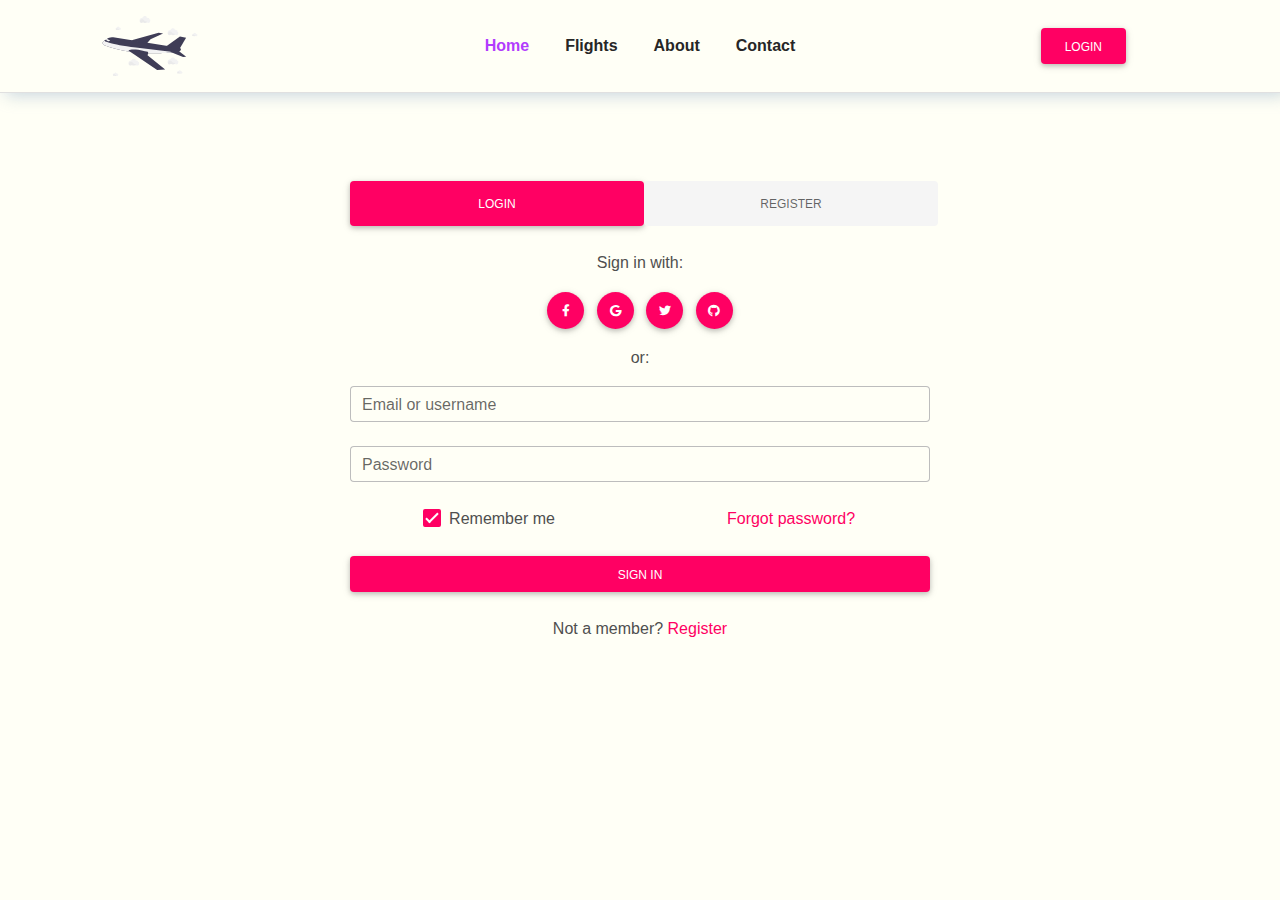
==== frontend/assets/pages/login.html @ 50a6bf4f "update frontend" ====
<!DOCTYPE html>
<html lang="en">

<head>
    <meta charset="UTF-8" />
    <meta name="viewport" content="width=device-width, initial-scale=1, shrink-to-fit=no" />
    <meta http-equiv="x-ua-compatible" content="ie=edge" />
    <title>Material Design for Bootstrap</title>
    <!-- MDB icon -->
    <link rel="icon" href="img/mdb-favicon.ico" type="image/x-icon" />
    <!-- Font Awesome -->
    <link rel="stylesheet" href="https://use.fontawesome.com/releases/v5.15.2/css/all.css" />
    <!-- Google Fonts Roboto -->
    <link rel="stylesheet" href="https://fonts.googleapis.com/css2?family=Roboto:wght@300;400;500;700&display=swap" />
    <!-- MDB -->

    <link rel="stylesheet" href="../bootstrqp/src/scss/mdb.free.css" />
    <link rel="stylesheet" href="../style.css">
</head>


<body class="loginPage">
    <header
        class="d-flex flex-wrap align-items-center justify-content-center justify-content-md-between py-3 border-bottom">
        <a href="/" class="d-flex align-items-center col-md-3 mb-2 mb-md-0 text-dark text-decoration-none">
            <svg class="bi me-2" width="100" height="60" id="b8eef085-bbb0-4c81-9a53-f8aa424b48dc" data-name="Layer 1"
                xmlns="http://www.w3.org/2000/svg" width="1063.13" height="672.74" viewBox="0 0 1063.13 672.74">
                <title>aircraft</title>
                <path
                    d="M928.08,510.29c-9.77,3.6-26.93,6.56-46.79,8.94-54,6.48-128,8.78-128,8.78S372.88,559.56,87.77,442.22c0,0-41.47-21.74-3-51a125.29,125.29,0,0,1,18.82-11.48l.47-.47a99.89,99.89,0,0,1,14.13-10.89c14.77-9.55,39.71-20.87,70.07-15.74L937.08,473.75S964.43,496.86,928.08,510.29Z"
                    transform="translate(-68.44 -113.63)" fill="#3f3d56" />
                <path d="M778.88,455.4,935.64,344.18l69.09,11.95L937.08,473.75S780.68,475,778.88,455.4Z"
                    transform="translate(-68.44 -113.63)" fill="#3f3d56" />
                <polygon points="315.78 274.2 628.03 186.63 678.36 197.15 537.31 260.6 493.23 309.92 315.78 274.2"
                    fill="#3f3d56" />
                <path
                    d="M881.29,519.23c-54,6.48-128,8.78-128,8.78S372.88,559.56,87.77,442.22c0,0-41.47-21.74-3-51l.13.54s61.52,41.58,355.46,76.29Z"
                    transform="translate(-68.44 -113.63)" fill="#f3f3f3" />
                <path d="M831.1,516.83l139.6,57,35.07-3.89-83.5-62.76S821.27,485.63,831.1,516.83Z"
                    transform="translate(-68.44 -113.63)" fill="#3f3d56" />
                <path
                    d="M135.52,397.85c-6.66.11-21.92-11.06-31.41-18.58a99.89,99.89,0,0,1,14.13-10.89c7.65,5.87,21.26,15.37,28.83,15C158,382.93,145.55,397.67,135.52,397.85Z"
                    transform="translate(-68.44 -113.63)" fill="#f3f3f3" />
                <path
                    d="M769.73,713.86l-89.63,4.69-252-169.92-46.78-31.55L358.6,501.75c42.63-36,216.56,13.65,216.56,13.65,3.33,2.81,4.39,7.48,4.24,12.64-.29,9.66-4.83,21-6.58,25.08-.42,1-.68,1.53-.68,1.53Z"
                    transform="translate(-68.44 -113.63)" fill="#3f3d56" />
                <path
                    d="M474.55,625.76,459,635.6l9.42-17.13a15.35,15.35,0,0,0-9.38-3.35h-.25a17.21,17.21,0,0,1-3.22-.24l-5.26,3.34,2.25-4.1a18.78,18.78,0,0,1-9.2-7l-9.41,6,5.94-10.82c-5.5-6.61-12.92-10.66-21.09-10.66-9.79,0-18.51,5.82-24.14,14.9a18.06,18.06,0,0,1-16,8.6h-.52c-10.81,0-19.57,12.25-19.57,27.37s8.76,27.37,19.57,27.37a14.6,14.6,0,0,0,6.81-1.71,28.28,28.28,0,0,1,23.69-.46,24.71,24.71,0,0,0,20.14,0,28.27,28.27,0,0,1,23.47.45,14.72,14.72,0,0,0,6.75,1.67c10.81,0,19.57-12.25,19.57-27.37A34.77,34.77,0,0,0,474.55,625.76Z"
                    transform="translate(-68.44 -113.63)" fill="#f2f2f2" />
                <path
                    d="M445.3,665.81a29,29,0,0,0-16.77,1.82,24.63,24.63,0,0,1-20.13,0,28.21,28.21,0,0,0-23.69.46,14.73,14.73,0,0,1-6.82,1.71c-9.6,0-17.59-9.68-19.25-22.44a18.26,18.26,0,0,0,4.8-5.17c5.63-9.07,14.35-14.89,24.14-14.89S406,633,411.62,642a18.5,18.5,0,0,0,15.95,8.77h.25C435.46,650.75,442.08,656.87,445.3,665.81Z"
                    transform="translate(-68.44 -113.63)" opacity="0.03" />
                <path
                    d="M913.55,612.76,898,622.6l9.42-17.13a15.35,15.35,0,0,0-9.38-3.35h-.25a17.21,17.21,0,0,1-3.22-.24l-5.26,3.34,2.25-4.1a18.78,18.78,0,0,1-9.2-7l-9.41,6,5.94-10.82c-5.5-6.61-12.92-10.66-21.09-10.66-9.79,0-18.51,5.82-24.14,14.9a18.06,18.06,0,0,1-16,8.6h-.52c-10.81,0-19.57,12.25-19.57,27.37s8.76,27.37,19.57,27.37a14.6,14.6,0,0,0,6.81-1.71,28.28,28.28,0,0,1,23.69-.46,24.71,24.71,0,0,0,20.14,0,28.27,28.27,0,0,1,23.47.45,14.72,14.72,0,0,0,6.75,1.67c10.81,0,19.57-12.25,19.57-27.37A34.77,34.77,0,0,0,913.55,612.76Z"
                    transform="translate(-68.44 -113.63)" fill="#f2f2f2" />
                <path
                    d="M884.3,652.81a29,29,0,0,0-16.77,1.82,24.63,24.63,0,0,1-20.13,0,28.21,28.21,0,0,0-23.69.46,14.73,14.73,0,0,1-6.82,1.71c-9.6,0-17.59-9.68-19.25-22.44a18.26,18.26,0,0,0,4.8-5.17c5.63-9.07,14.35-14.89,24.14-14.89S845,620,850.62,629a18.5,18.5,0,0,0,16,8.77h.25C874.46,637.75,881.08,643.87,884.3,652.81Z"
                    transform="translate(-68.44 -113.63)" opacity="0.03" />
                <path
                    d="M913.55,284.76,898,294.6l9.42-17.13a15.35,15.35,0,0,0-9.38-3.35h-.25a17.21,17.21,0,0,1-3.22-.24l-5.26,3.34,2.25-4.1a18.78,18.78,0,0,1-9.2-7l-9.41,6,5.94-10.82c-5.5-6.61-12.92-10.66-21.09-10.66-9.79,0-18.51,5.82-24.14,14.9a18.06,18.06,0,0,1-16,8.6h-.52c-10.81,0-19.57,12.25-19.57,27.37s8.76,27.37,19.57,27.37a14.6,14.6,0,0,0,6.81-1.71,28.28,28.28,0,0,1,23.69-.46,24.71,24.71,0,0,0,20.14.05,28.27,28.27,0,0,1,23.47.45,14.72,14.72,0,0,0,6.75,1.67c10.81,0,19.57-12.25,19.57-27.37A34.77,34.77,0,0,0,913.55,284.76Z"
                    transform="translate(-68.44 -113.63)" fill="#f2f2f2" />
                <path
                    d="M884.3,324.81a29,29,0,0,0-16.77,1.82,24.63,24.63,0,0,1-20.13,0,28.21,28.21,0,0,0-23.69.46,14.73,14.73,0,0,1-6.82,1.71c-9.6,0-17.59-9.68-19.25-22.44a18.26,18.26,0,0,0,4.8-5.17c5.63-9.07,14.35-14.89,24.14-14.89S845,292,850.62,301a18.5,18.5,0,0,0,16,8.77h.25C874.46,309.75,881.08,315.87,884.3,324.81Z"
                    transform="translate(-68.44 -113.63)" opacity="0.03" />
                <path
                    d="M271.53,249.37l-7.75,4.91,4.7-8.54a7.62,7.62,0,0,0-4.68-1.68h-.12a9.54,9.54,0,0,1-1.61-.12l-2.62,1.66,1.12-2a9.36,9.36,0,0,1-4.59-3.49l-4.69,3,3-5.39a13.71,13.71,0,0,0-10.52-5.32c-4.88,0-9.23,2.9-12,7.43a9,9,0,0,1-8,4.29h-.26c-5.39,0-9.76,6.12-9.76,13.66s4.37,13.65,9.76,13.65a7.32,7.32,0,0,0,3.4-.85,14.07,14.07,0,0,1,11.82-.23,12.31,12.31,0,0,0,10,0,14.08,14.08,0,0,1,11.71.23,7.42,7.42,0,0,0,3.36.83c5.39,0,9.76-6.11,9.76-13.65A17.42,17.42,0,0,0,271.53,249.37Z"
                    transform="translate(-68.44 -113.63)" fill="#f2f2f2" />
                <path
                    d="M256.94,269.35a14.36,14.36,0,0,0-8.37.91,12.44,12.44,0,0,1-5,1.06,12.26,12.26,0,0,1-5.05-1.09,14.1,14.1,0,0,0-11.82.24,7.28,7.28,0,0,1-3.39.85c-4.79,0-8.78-4.83-9.61-11.19a9.4,9.4,0,0,0,2.4-2.58c2.8-4.53,7.15-7.43,12-7.43s9.18,2.87,12,7.34a9.22,9.22,0,0,0,8,4.37h.13C252,261.83,255.33,264.89,256.94,269.35Z"
                    transform="translate(-68.44 -113.63)" opacity="0.03" />
                <path
                    d="M961.53,738.37l-7.75,4.91,4.7-8.54a7.62,7.62,0,0,0-4.68-1.68h-.12a9.54,9.54,0,0,1-1.61-.12l-2.62,1.66,1.12-2a9.36,9.36,0,0,1-4.59-3.49l-4.69,3,3-5.39a13.71,13.71,0,0,0-10.52-5.32c-4.88,0-9.23,2.9-12,7.43a9,9,0,0,1-8,4.29h-.26c-5.39,0-9.76,6.12-9.76,13.66s4.37,13.65,9.76,13.65a7.32,7.32,0,0,0,3.4-.85,14.07,14.07,0,0,1,11.82-.23,12.31,12.31,0,0,0,10,0,14.08,14.08,0,0,1,11.71.23,7.42,7.42,0,0,0,3.36.83c5.39,0,9.76-6.11,9.76-13.65A17.42,17.42,0,0,0,961.53,738.37Z"
                    transform="translate(-68.44 -113.63)" fill="#f2f2f2" />
                <path
                    d="M946.94,758.35a14.36,14.36,0,0,0-8.37.91,12.44,12.44,0,0,1-5,1.06,12.26,12.26,0,0,1-5.05-1.09,14.1,14.1,0,0,0-11.82.24,7.28,7.28,0,0,1-3.39.85c-4.79,0-8.78-4.83-9.61-11.19a9.4,9.4,0,0,0,2.4-2.58c2.8-4.53,7.15-7.43,12-7.43s9.18,2.87,12,7.34a9.22,9.22,0,0,0,8,4.37h.13C942,750.83,945.33,753.89,946.94,758.35Z"
                    transform="translate(-68.44 -113.63)" opacity="0.03" />
                <path
                    d="M241.53,764.37l-7.75,4.91,4.7-8.54a7.62,7.62,0,0,0-4.68-1.68h-.12a9.54,9.54,0,0,1-1.61-.12l-2.62,1.66,1.12-2a9.36,9.36,0,0,1-4.59-3.49l-4.69,3,3-5.39a13.71,13.71,0,0,0-10.52-5.32c-4.88,0-9.23,2.9-12,7.43a9,9,0,0,1-8,4.29h-.26c-5.39,0-9.76,6.12-9.76,13.66s4.37,13.65,9.76,13.65a7.32,7.32,0,0,0,3.4-.85,14.07,14.07,0,0,1,11.82-.23,12.31,12.31,0,0,0,10,0,14.08,14.08,0,0,1,11.71.23,7.42,7.42,0,0,0,3.36.83c5.39,0,9.76-6.11,9.76-13.65A17.42,17.42,0,0,0,241.53,764.37Z"
                    transform="translate(-68.44 -113.63)" fill="#f2f2f2" />
                <path
                    d="M226.94,784.35a14.36,14.36,0,0,0-8.37.91,12.44,12.44,0,0,1-5,1.06,12.26,12.26,0,0,1-5.05-1.09,14.1,14.1,0,0,0-11.82.24,7.28,7.28,0,0,1-3.39.85c-4.79,0-8.78-4.83-9.61-11.19a9.4,9.4,0,0,0,2.4-2.58c2.8-4.53,7.15-7.43,12-7.43s9.18,2.87,12,7.34a9.22,9.22,0,0,0,8,4.37h.13C222,776.83,225.33,779.89,226.94,784.35Z"
                    transform="translate(-68.44 -113.63)" opacity="0.03" />
                <path
                    d="M599.55,147.76,584,157.6l9.42-17.13a15.35,15.35,0,0,0-9.38-3.35h-.25a17.21,17.21,0,0,1-3.22-.24l-5.26,3.34,2.25-4.1a18.78,18.78,0,0,1-9.2-7l-9.41,6,5.94-10.82c-5.5-6.61-12.92-10.66-21.09-10.66-9.79,0-18.51,5.82-24.14,14.9a18.06,18.06,0,0,1-16,8.6h-.52c-10.81,0-19.57,12.25-19.57,27.37s8.76,27.37,19.57,27.37a14.6,14.6,0,0,0,6.81-1.71,28.28,28.28,0,0,1,23.69-.46,24.71,24.71,0,0,0,20.14.05,28.27,28.27,0,0,1,23.47.45,14.72,14.72,0,0,0,6.75,1.67c10.81,0,19.57-12.25,19.57-27.37A34.77,34.77,0,0,0,599.55,147.76Z"
                    transform="translate(-68.44 -113.63)" fill="#f2f2f2" />
                <path
                    d="M570.3,187.81a29,29,0,0,0-16.77,1.82,24.63,24.63,0,0,1-20.13,0,28.21,28.21,0,0,0-23.69.46,14.73,14.73,0,0,1-6.82,1.71c-9.6,0-17.59-9.68-19.25-22.44a18.26,18.26,0,0,0,4.8-5.17c5.63-9.07,14.35-14.89,24.14-14.89S531,155,536.62,164a18.5,18.5,0,0,0,16,8.77h.25C560.46,172.75,567.08,178.87,570.3,187.81Z"
                    transform="translate(-68.44 -113.63)" opacity="0.03" />
                <path
                    d="M1129.53,319.37l-7.75,4.91,4.7-8.54a7.62,7.62,0,0,0-4.68-1.68h-.12a9.54,9.54,0,0,1-1.61-.12l-2.62,1.66,1.12-2a9.36,9.36,0,0,1-4.59-3.49l-4.69,3,3-5.39a13.71,13.71,0,0,0-10.52-5.32c-4.88,0-9.23,2.9-12,7.43a9,9,0,0,1-8,4.29h-.26c-5.39,0-9.76,6.12-9.76,13.66s4.37,13.65,9.76,13.65a7.32,7.32,0,0,0,3.4-.85,14.07,14.07,0,0,1,11.82-.23,12.31,12.31,0,0,0,10,0,14.08,14.08,0,0,1,11.71.23,7.42,7.42,0,0,0,3.36.83c5.39,0,9.76-6.11,9.76-13.65A17.42,17.42,0,0,0,1129.53,319.37Z"
                    transform="translate(-68.44 -113.63)" fill="#f2f2f2" />
                <path
                    d="M1114.94,339.35a14.36,14.36,0,0,0-8.37.91,12.44,12.44,0,0,1-5,1.06,12.26,12.26,0,0,1-5-1.09,14.1,14.1,0,0,0-11.82.24,7.28,7.28,0,0,1-3.39.85c-4.79,0-8.78-4.83-9.61-11.19a9.4,9.4,0,0,0,2.4-2.58c2.8-4.53,7.15-7.43,12-7.43s9.18,2.87,12,7.34a9.22,9.22,0,0,0,7.95,4.37h.13C1110,331.83,1113.33,334.89,1114.94,339.35Z"
                    transform="translate(-68.44 -113.63)" opacity="0.03" />
            </svg>
        </a>

        <ul class="nav col-12 col-md-auto mb-2 justify-content-center mb-md-0 navlinks">
            <li><a href="/" class="nav-link px-2 link-secondary">Home</a></li>
            <li><a href="#" class="nav-link px-2 link-dark">Flights</a></li>
            <li><a href="#" class="nav-link px-2 link-dark">About</a></li>
            <li><a href="#" class="nav-link px-2 link-dark">Contact</a></li>

        </ul>

        <div class="col-md-3 text-end navLogin">
            <a href=""><button type="button" class="btn btn-primary">Login</button></a>
        </div>
    </header>
    <!-- Start your project here-->
    <!-- Pills navs -->
    <div class="container auth">

        <ul class="nav nav-pills nav-justified mb-3" id="ex1" role="tablist">
            <li class="nav-item" role="presentation">
                <a class="nav-link active" id="tab-login" data-mdb-toggle="pill" href="#pills-login" role="tab"
                    aria-controls="pills-login" aria-selected="true">Login</a>
            </li>
            <li class="nav-item" role="presentation">
                <a class="nav-link" id="tab-register" data-mdb-toggle="pill" href="#pills-register" role="tab"
                    aria-controls="pills-register" aria-selected="false">Register</a>
            </li>
        </ul>
        <!-- Pills navs -->

        <!-- Pills content -->
        <div class="tab-content">
            <div class="tab-pane fade show active" id="pills-login" role="tabpanel" aria-labelledby="tab-login">
                <form id="auth-login">
                    <div class="text-center mb-3">
                        <p>Sign in with:</p>
                        <button type="button" class="btn btn-primary btn-floating mx-1">
                            <i class="fab fa-facebook-f"></i>
                        </button>

                        <button type="button" class="btn btn-primary btn-floating mx-1">
                            <i class="fab fa-google"></i>
                        </button>

                        <button type="button" class="btn btn-primary btn-floating mx-1">
                            <i class="fab fa-twitter"></i>
                        </button>

                        <button type="button" class="btn btn-primary btn-floating mx-1">
                            <i class="fab fa-github"></i>
                        </button>
                    </div>

                    <p class="text-center">or:</p>

                    <!-- Email input -->
                    <div class="form-outline mb-4">
                        <input type="email" id="loginEmail" class="form-control" />
                        <label class="form-label" for="loginEmail">Email or username</label>
                    </div>

                    <!-- Password input -->
                    <div class="form-outline mb-4">
                        <input type="password" id="loginPassword" class="form-control" />
                        <label class="form-label" for="loginPassword">Password</label>
                    </div>

                    <!-- 2 column grid layout -->
                    <div class="row mb-4">
                        <div class="col-md-6 d-flex justify-content-center">
                            <!-- Checkbox -->
                            <div class="form-check mb-3 mb-md-0">
                                <input class="form-check-input" type="checkbox" value="" id="loginCheck" checked />
                                <label class="form-check-label" for="loginCheck"> Remember me </label>
                            </div>
                        </div>

                        <div class="col-md-6 d-flex justify-content-center">
                            <!-- Simple link -->
                            <a href="#!">Forgot password?</a>
                        </div>
                    </div>

                    <!-- Submit button -->
                    <button type="submit" class="btn btn-primary btn-block mb-4">Sign in</button>

                    <!-- Register buttons -->
                    <div class="text-center">
                        <p>Not a member? <a href="#!">Register</a></p>
                    </div>
                </form>
            </div>
            <div class="tab-pane fade" id="pills-register" role="tabpanel" aria-labelledby="tab-register">
                <form id="auth-register">
                    <div class="text-center mb-3">
                        <p>Sign up with:</p>
                        <button type="button" class="btn btn-primary btn-floating mx-1">
                            <i class="fab fa-facebook-f"></i>
                        </button>

                        <button type="button" class="btn btn-primary btn-floating mx-1">
                            <i class="fab fa-google"></i>
                        </button>

                        <button type="button" class="btn btn-primary btn-floating mx-1">
                            <i class="fab fa-twitter"></i>
                        </button>

                        <button type="button" class="btn btn-primary btn-floating mx-1">
                            <i class="fab fa-github"></i>
                        </button>
                    </div>

                    <p class="text-center">or:</p>

                    <!-- Name input -->
                    <div class="form-outline mb-4">
                        <input type="text" id="registerfirst_name" class="form-control" />
                        <label class="form-label" for="registerfirst_name">First Name</label>
                    </div>
                    <div class="form-outline mb-4">
                        <input type="text" id="registerlast_name" class="form-control" />
                        <label class="form-label" for="registerlast_name">Last Name</label>
                    </div>

                    <!-- Username input -->
                    <div class="form-outline mb-4">
                        <input type="text" id="registerCin" class="form-control" />
                        <label class="form-label" for="registerCin">CIN</label>
                    </div>

                    <!-- Email input -->
                    <div class="form-outline mb-4">
                        <input type="text" id="registerEmail" class="form-control" />
                        <label class="form-label" for="registerEmail">Email</label>
                    </div>
                    <div class="form-outline mb-4">
                        <input type="text" id="registerAddress" class="form-control" />
                        <label class="form-label" for="registerAddress">address</label>
                    </div>
                    <div class="form-outline mb-4">
                        <input type="text" id="registerPassport" class="form-control" />
                        <label class="form-label" for="registerPassport">Passport</label>
                    </div>
                    <div class="form-outline mb-4">
                        <input type="date" id="registerBirthday" class="form-control" />
                        <label class="form-label" for="registerBirthday">Birthday</label>
                    </div>
                    <div class="form-outline mb-4">
                        <input type="text" id="registerPhone" class="form-control" />
                        <label class="form-label" for="registerPhone">Phone</label>
                    </div>

                    <!-- Password input -->
                    <div class="form-outline mb-4">
                        <input type="password" id="registerPassword" class="form-control" />
                        <label class="form-label" for="registerPassword">Password</label>
                    </div>

                    <!-- Repeat Password input -->
                    <div class="form-outline mb-4">
                        <input type="password" id="registerRepeatPassword" class="form-control" />
                        <label class="form-label" for="registerRepeatPassword">Repeat password</label>
                    </div>

                    <!-- Checkbox -->
                    <div class="form-check d-flex justify-content-center mb-4">
                        <input class="form-check-input me-2" type="checkbox" value="" id="registerCheck" checked
                            aria-describedby="registerCheckHelpText" />
                        <label class="form-check-label" for="registerCheck">
                            I have read and agree to the terms
                        </label>
                    </div>

                    <!-- Submit button -->
                    <button type="submit" class="btn btn-primary btn-block mb-3">Sign in</button>
                </form>
            </div>
        </div>
    </div>
    <!-- Pills content -->
    <!-- End your project here-->

    <!-- MDB -->
    <script type="text/javascript" src="../bootstrqp/js/mdb.min.js"></script>
    <!-- Custom scripts -->
    <script type="text/javascript"></script>
    <script src="../../js/classes/User.js"></script>
    <script src="../../js/index.js"></script>
</body>

</html>
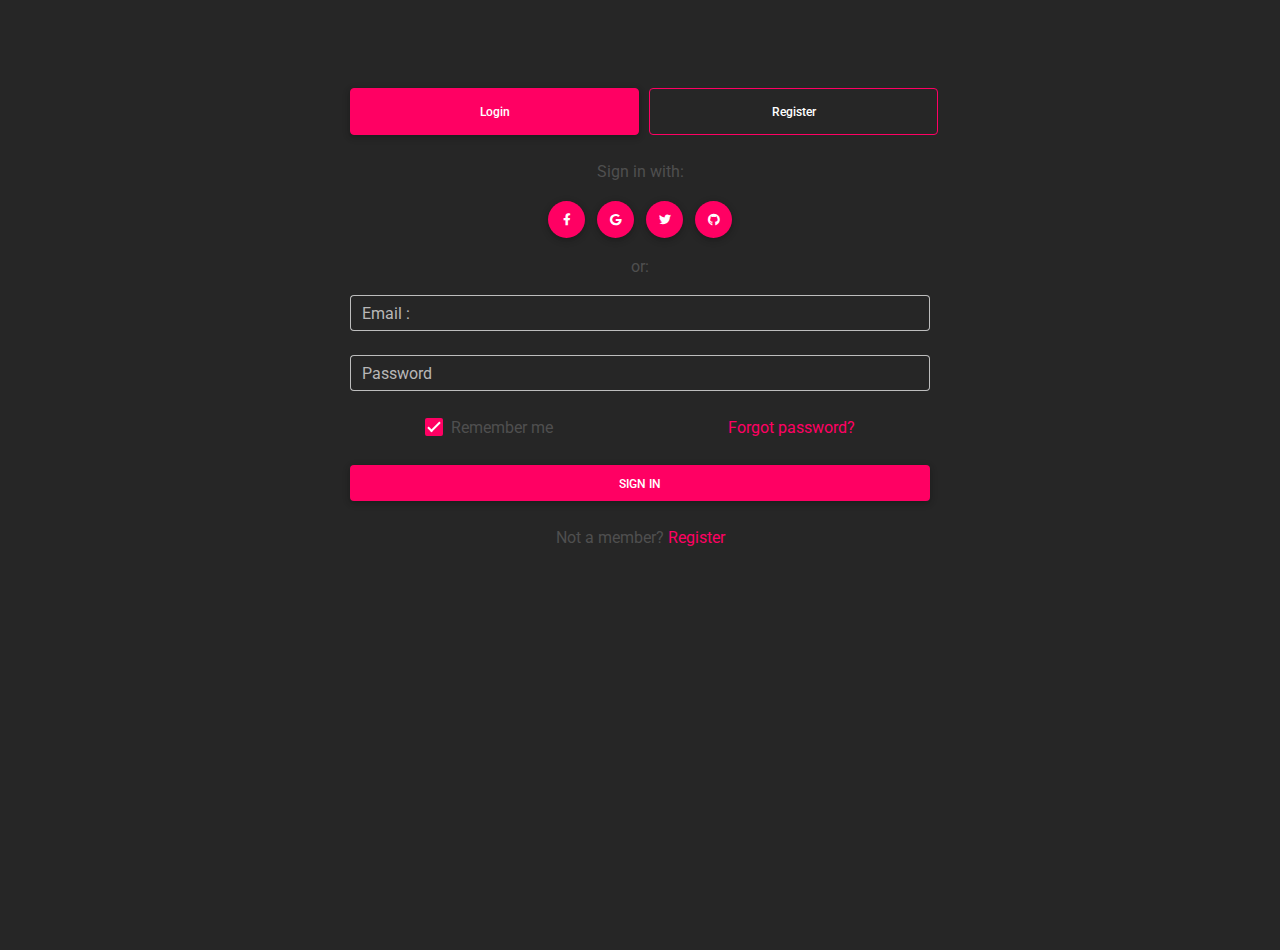
==== commit a68ea2d0: "adding ticket printing" ====
--- a/frontend/assets/pages/login.html
+++ b/frontend/assets/pages/login.html
@@ -5,7 +5,7 @@
     <meta charset="UTF-8" />
     <meta name="viewport" content="width=device-width, initial-scale=1, shrink-to-fit=no" />
     <meta http-equiv="x-ua-compatible" content="ie=edge" />
-    <title>Material Design for Bootstrap</title>
+    <title>Auth</title>
     <!-- MDB icon -->
     <link rel="icon" href="img/mdb-favicon.ico" type="image/x-icon" />
     <!-- Font Awesome -->
@@ -20,97 +20,10 @@
 
 
 <body class="loginPage">
-    <header
-        class="d-flex flex-wrap align-items-center justify-content-center justify-content-md-between py-3 border-bottom">
-        <a href="/" class="d-flex align-items-center col-md-3 mb-2 mb-md-0 text-dark text-decoration-none">
-            <svg class="bi me-2" width="100" height="60" id="b8eef085-bbb0-4c81-9a53-f8aa424b48dc" data-name="Layer 1"
-                xmlns="http://www.w3.org/2000/svg" width="1063.13" height="672.74" viewBox="0 0 1063.13 672.74">
-                <title>aircraft</title>
-                <path
-                    d="M928.08,510.29c-9.77,3.6-26.93,6.56-46.79,8.94-54,6.48-128,8.78-128,8.78S372.88,559.56,87.77,442.22c0,0-41.47-21.74-3-51a125.29,125.29,0,0,1,18.82-11.48l.47-.47a99.89,99.89,0,0,1,14.13-10.89c14.77-9.55,39.71-20.87,70.07-15.74L937.08,473.75S964.43,496.86,928.08,510.29Z"
-                    transform="translate(-68.44 -113.63)" fill="#3f3d56" />
-                <path d="M778.88,455.4,935.64,344.18l69.09,11.95L937.08,473.75S780.68,475,778.88,455.4Z"
-                    transform="translate(-68.44 -113.63)" fill="#3f3d56" />
-                <polygon points="315.78 274.2 628.03 186.63 678.36 197.15 537.31 260.6 493.23 309.92 315.78 274.2"
-                    fill="#3f3d56" />
-                <path
-                    d="M881.29,519.23c-54,6.48-128,8.78-128,8.78S372.88,559.56,87.77,442.22c0,0-41.47-21.74-3-51l.13.54s61.52,41.58,355.46,76.29Z"
-                    transform="translate(-68.44 -113.63)" fill="#f3f3f3" />
-                <path d="M831.1,516.83l139.6,57,35.07-3.89-83.5-62.76S821.27,485.63,831.1,516.83Z"
-                    transform="translate(-68.44 -113.63)" fill="#3f3d56" />
-                <path
-                    d="M135.52,397.85c-6.66.11-21.92-11.06-31.41-18.58a99.89,99.89,0,0,1,14.13-10.89c7.65,5.87,21.26,15.37,28.83,15C158,382.93,145.55,397.67,135.52,397.85Z"
-                    transform="translate(-68.44 -113.63)" fill="#f3f3f3" />
-                <path
-                    d="M769.73,713.86l-89.63,4.69-252-169.92-46.78-31.55L358.6,501.75c42.63-36,216.56,13.65,216.56,13.65,3.33,2.81,4.39,7.48,4.24,12.64-.29,9.66-4.83,21-6.58,25.08-.42,1-.68,1.53-.68,1.53Z"
-                    transform="translate(-68.44 -113.63)" fill="#3f3d56" />
-                <path
-                    d="M474.55,625.76,459,635.6l9.42-17.13a15.35,15.35,0,0,0-9.38-3.35h-.25a17.21,17.21,0,0,1-3.22-.24l-5.26,3.34,2.25-4.1a18.78,18.78,0,0,1-9.2-7l-9.41,6,5.94-10.82c-5.5-6.61-12.92-10.66-21.09-10.66-9.79,0-18.51,5.82-24.14,14.9a18.06,18.06,0,0,1-16,8.6h-.52c-10.81,0-19.57,12.25-19.57,27.37s8.76,27.37,19.57,27.37a14.6,14.6,0,0,0,6.81-1.71,28.28,28.28,0,0,1,23.69-.46,24.71,24.71,0,0,0,20.14,0,28.27,28.27,0,0,1,23.47.45,14.72,14.72,0,0,0,6.75,1.67c10.81,0,19.57-12.25,19.57-27.37A34.77,34.77,0,0,0,474.55,625.76Z"
-                    transform="translate(-68.44 -113.63)" fill="#f2f2f2" />
-                <path
-                    d="M445.3,665.81a29,29,0,0,0-16.77,1.82,24.63,24.63,0,0,1-20.13,0,28.21,28.21,0,0,0-23.69.46,14.73,14.73,0,0,1-6.82,1.71c-9.6,0-17.59-9.68-19.25-22.44a18.26,18.26,0,0,0,4.8-5.17c5.63-9.07,14.35-14.89,24.14-14.89S406,633,411.62,642a18.5,18.5,0,0,0,15.95,8.77h.25C435.46,650.75,442.08,656.87,445.3,665.81Z"
-                    transform="translate(-68.44 -113.63)" opacity="0.03" />
-                <path
-                    d="M913.55,612.76,898,622.6l9.42-17.13a15.35,15.35,0,0,0-9.38-3.35h-.25a17.21,17.21,0,0,1-3.22-.24l-5.26,3.34,2.25-4.1a18.78,18.78,0,0,1-9.2-7l-9.41,6,5.94-10.82c-5.5-6.61-12.92-10.66-21.09-10.66-9.79,0-18.51,5.82-24.14,14.9a18.06,18.06,0,0,1-16,8.6h-.52c-10.81,0-19.57,12.25-19.57,27.37s8.76,27.37,19.57,27.37a14.6,14.6,0,0,0,6.81-1.71,28.28,28.28,0,0,1,23.69-.46,24.71,24.71,0,0,0,20.14,0,28.27,28.27,0,0,1,23.47.45,14.72,14.72,0,0,0,6.75,1.67c10.81,0,19.57-12.25,19.57-27.37A34.77,34.77,0,0,0,913.55,612.76Z"
-                    transform="translate(-68.44 -113.63)" fill="#f2f2f2" />
-                <path
-                    d="M884.3,652.81a29,29,0,0,0-16.77,1.82,24.63,24.63,0,0,1-20.13,0,28.21,28.21,0,0,0-23.69.46,14.73,14.73,0,0,1-6.82,1.71c-9.6,0-17.59-9.68-19.25-22.44a18.26,18.26,0,0,0,4.8-5.17c5.63-9.07,14.35-14.89,24.14-14.89S845,620,850.62,629a18.5,18.5,0,0,0,16,8.77h.25C874.46,637.75,881.08,643.87,884.3,652.81Z"
-                    transform="translate(-68.44 -113.63)" opacity="0.03" />
-                <path
-                    d="M913.55,284.76,898,294.6l9.42-17.13a15.35,15.35,0,0,0-9.38-3.35h-.25a17.21,17.21,0,0,1-3.22-.24l-5.26,3.34,2.25-4.1a18.78,18.78,0,0,1-9.2-7l-9.41,6,5.94-10.82c-5.5-6.61-12.92-10.66-21.09-10.66-9.79,0-18.51,5.82-24.14,14.9a18.06,18.06,0,0,1-16,8.6h-.52c-10.81,0-19.57,12.25-19.57,27.37s8.76,27.37,19.57,27.37a14.6,14.6,0,0,0,6.81-1.71,28.28,28.28,0,0,1,23.69-.46,24.71,24.71,0,0,0,20.14.05,28.27,28.27,0,0,1,23.47.45,14.72,14.72,0,0,0,6.75,1.67c10.81,0,19.57-12.25,19.57-27.37A34.77,34.77,0,0,0,913.55,284.76Z"
-                    transform="translate(-68.44 -113.63)" fill="#f2f2f2" />
-                <path
-                    d="M884.3,324.81a29,29,0,0,0-16.77,1.82,24.63,24.63,0,0,1-20.13,0,28.21,28.21,0,0,0-23.69.46,14.73,14.73,0,0,1-6.82,1.71c-9.6,0-17.59-9.68-19.25-22.44a18.26,18.26,0,0,0,4.8-5.17c5.63-9.07,14.35-14.89,24.14-14.89S845,292,850.62,301a18.5,18.5,0,0,0,16,8.77h.25C874.46,309.75,881.08,315.87,884.3,324.81Z"
-                    transform="translate(-68.44 -113.63)" opacity="0.03" />
-                <path
-                    d="M271.53,249.37l-7.75,4.91,4.7-8.54a7.62,7.62,0,0,0-4.68-1.68h-.12a9.54,9.54,0,0,1-1.61-.12l-2.62,1.66,1.12-2a9.36,9.36,0,0,1-4.59-3.49l-4.69,3,3-5.39a13.71,13.71,0,0,0-10.52-5.32c-4.88,0-9.23,2.9-12,7.43a9,9,0,0,1-8,4.29h-.26c-5.39,0-9.76,6.12-9.76,13.66s4.37,13.65,9.76,13.65a7.32,7.32,0,0,0,3.4-.85,14.07,14.07,0,0,1,11.82-.23,12.31,12.31,0,0,0,10,0,14.08,14.08,0,0,1,11.71.23,7.42,7.42,0,0,0,3.36.83c5.39,0,9.76-6.11,9.76-13.65A17.42,17.42,0,0,0,271.53,249.37Z"
-                    transform="translate(-68.44 -113.63)" fill="#f2f2f2" />
-                <path
-                    d="M256.94,269.35a14.36,14.36,0,0,0-8.37.91,12.44,12.44,0,0,1-5,1.06,12.26,12.26,0,0,1-5.05-1.09,14.1,14.1,0,0,0-11.82.24,7.28,7.28,0,0,1-3.39.85c-4.79,0-8.78-4.83-9.61-11.19a9.4,9.4,0,0,0,2.4-2.58c2.8-4.53,7.15-7.43,12-7.43s9.18,2.87,12,7.34a9.22,9.22,0,0,0,8,4.37h.13C252,261.83,255.33,264.89,256.94,269.35Z"
-                    transform="translate(-68.44 -113.63)" opacity="0.03" />
-                <path
-                    d="M961.53,738.37l-7.75,4.91,4.7-8.54a7.62,7.62,0,0,0-4.68-1.68h-.12a9.54,9.54,0,0,1-1.61-.12l-2.62,1.66,1.12-2a9.36,9.36,0,0,1-4.59-3.49l-4.69,3,3-5.39a13.71,13.71,0,0,0-10.52-5.32c-4.88,0-9.23,2.9-12,7.43a9,9,0,0,1-8,4.29h-.26c-5.39,0-9.76,6.12-9.76,13.66s4.37,13.65,9.76,13.65a7.32,7.32,0,0,0,3.4-.85,14.07,14.07,0,0,1,11.82-.23,12.31,12.31,0,0,0,10,0,14.08,14.08,0,0,1,11.71.23,7.42,7.42,0,0,0,3.36.83c5.39,0,9.76-6.11,9.76-13.65A17.42,17.42,0,0,0,961.53,738.37Z"
-                    transform="translate(-68.44 -113.63)" fill="#f2f2f2" />
-                <path
-                    d="M946.94,758.35a14.36,14.36,0,0,0-8.37.91,12.44,12.44,0,0,1-5,1.06,12.26,12.26,0,0,1-5.05-1.09,14.1,14.1,0,0,0-11.82.24,7.28,7.28,0,0,1-3.39.85c-4.79,0-8.78-4.83-9.61-11.19a9.4,9.4,0,0,0,2.4-2.58c2.8-4.53,7.15-7.43,12-7.43s9.18,2.87,12,7.34a9.22,9.22,0,0,0,8,4.37h.13C942,750.83,945.33,753.89,946.94,758.35Z"
-                    transform="translate(-68.44 -113.63)" opacity="0.03" />
-                <path
-                    d="M241.53,764.37l-7.75,4.91,4.7-8.54a7.62,7.62,0,0,0-4.68-1.68h-.12a9.54,9.54,0,0,1-1.61-.12l-2.62,1.66,1.12-2a9.36,9.36,0,0,1-4.59-3.49l-4.69,3,3-5.39a13.71,13.71,0,0,0-10.52-5.32c-4.88,0-9.23,2.9-12,7.43a9,9,0,0,1-8,4.29h-.26c-5.39,0-9.76,6.12-9.76,13.66s4.37,13.65,9.76,13.65a7.32,7.32,0,0,0,3.4-.85,14.07,14.07,0,0,1,11.82-.23,12.31,12.31,0,0,0,10,0,14.08,14.08,0,0,1,11.71.23,7.42,7.42,0,0,0,3.36.83c5.39,0,9.76-6.11,9.76-13.65A17.42,17.42,0,0,0,241.53,764.37Z"
-                    transform="translate(-68.44 -113.63)" fill="#f2f2f2" />
-                <path
-                    d="M226.94,784.35a14.36,14.36,0,0,0-8.37.91,12.44,12.44,0,0,1-5,1.06,12.26,12.26,0,0,1-5.05-1.09,14.1,14.1,0,0,0-11.82.24,7.28,7.28,0,0,1-3.39.85c-4.79,0-8.78-4.83-9.61-11.19a9.4,9.4,0,0,0,2.4-2.58c2.8-4.53,7.15-7.43,12-7.43s9.18,2.87,12,7.34a9.22,9.22,0,0,0,8,4.37h.13C222,776.83,225.33,779.89,226.94,784.35Z"
-                    transform="translate(-68.44 -113.63)" opacity="0.03" />
-                <path
-                    d="M599.55,147.76,584,157.6l9.42-17.13a15.35,15.35,0,0,0-9.38-3.35h-.25a17.21,17.21,0,0,1-3.22-.24l-5.26,3.34,2.25-4.1a18.78,18.78,0,0,1-9.2-7l-9.41,6,5.94-10.82c-5.5-6.61-12.92-10.66-21.09-10.66-9.79,0-18.51,5.82-24.14,14.9a18.06,18.06,0,0,1-16,8.6h-.52c-10.81,0-19.57,12.25-19.57,27.37s8.76,27.37,19.57,27.37a14.6,14.6,0,0,0,6.81-1.71,28.28,28.28,0,0,1,23.69-.46,24.71,24.71,0,0,0,20.14.05,28.27,28.27,0,0,1,23.47.45,14.72,14.72,0,0,0,6.75,1.67c10.81,0,19.57-12.25,19.57-27.37A34.77,34.77,0,0,0,599.55,147.76Z"
-                    transform="translate(-68.44 -113.63)" fill="#f2f2f2" />
-                <path
-                    d="M570.3,187.81a29,29,0,0,0-16.77,1.82,24.63,24.63,0,0,1-20.13,0,28.21,28.21,0,0,0-23.69.46,14.73,14.73,0,0,1-6.82,1.71c-9.6,0-17.59-9.68-19.25-22.44a18.26,18.26,0,0,0,4.8-5.17c5.63-9.07,14.35-14.89,24.14-14.89S531,155,536.62,164a18.5,18.5,0,0,0,16,8.77h.25C560.46,172.75,567.08,178.87,570.3,187.81Z"
-                    transform="translate(-68.44 -113.63)" opacity="0.03" />
-                <path
-                    d="M1129.53,319.37l-7.75,4.91,4.7-8.54a7.62,7.62,0,0,0-4.68-1.68h-.12a9.54,9.54,0,0,1-1.61-.12l-2.62,1.66,1.12-2a9.36,9.36,0,0,1-4.59-3.49l-4.69,3,3-5.39a13.71,13.71,0,0,0-10.52-5.32c-4.88,0-9.23,2.9-12,7.43a9,9,0,0,1-8,4.29h-.26c-5.39,0-9.76,6.12-9.76,13.66s4.37,13.65,9.76,13.65a7.32,7.32,0,0,0,3.4-.85,14.07,14.07,0,0,1,11.82-.23,12.31,12.31,0,0,0,10,0,14.08,14.08,0,0,1,11.71.23,7.42,7.42,0,0,0,3.36.83c5.39,0,9.76-6.11,9.76-13.65A17.42,17.42,0,0,0,1129.53,319.37Z"
-                    transform="translate(-68.44 -113.63)" fill="#f2f2f2" />
-                <path
-                    d="M1114.94,339.35a14.36,14.36,0,0,0-8.37.91,12.44,12.44,0,0,1-5,1.06,12.26,12.26,0,0,1-5-1.09,14.1,14.1,0,0,0-11.82.24,7.28,7.28,0,0,1-3.39.85c-4.79,0-8.78-4.83-9.61-11.19a9.4,9.4,0,0,0,2.4-2.58c2.8-4.53,7.15-7.43,12-7.43s9.18,2.87,12,7.34a9.22,9.22,0,0,0,7.95,4.37h.13C1110,331.83,1113.33,334.89,1114.94,339.35Z"
-                    transform="translate(-68.44 -113.63)" opacity="0.03" />
-            </svg>
-        </a>
-
-        <ul class="nav col-12 col-md-auto mb-2 justify-content-center mb-md-0 navlinks">
-            <li><a href="/" class="nav-link px-2 link-secondary">Home</a></li>
-            <li><a href="#" class="nav-link px-2 link-dark">Flights</a></li>
-            <li><a href="#" class="nav-link px-2 link-dark">About</a></li>
-            <li><a href="#" class="nav-link px-2 link-dark">Contact</a></li>
-
-        </ul>
-
-        <div class="col-md-3 text-end navLogin">
-            <a href=""><button type="button" class="btn btn-primary">Login</button></a>
-        </div>
-    </header>
+  
     <!-- Start your project here-->
     <!-- Pills navs -->
     <div class="container auth">
-
         <ul class="nav nav-pills nav-justified mb-3" id="ex1" role="tablist">
             <li class="nav-item" role="presentation">
                 <a class="nav-link active" id="tab-login" data-mdb-toggle="pill" href="#pills-login" role="tab"
@@ -151,7 +64,7 @@
                     <!-- Email input -->
                     <div class="form-outline mb-4">
                         <input type="email" id="loginEmail" class="form-control" />
-                        <label class="form-label" for="loginEmail">Email or username</label>
+                        <label class="form-label" for="loginEmail">Email :</label>
                     </div>
 
                     <!-- Password input -->
--- a/frontend/assets/bootstrqp/src/scss/mdb.free.css
+++ b/frontend/assets/bootstrqp/src/scss/mdb.free.css
@@ -13,7 +13,7 @@
   --bs-gray: #757575;
   --bs-gray-dark: #4f4f4f;
   --bs-primary: #ff0063;
-  --bs-secondary: #b23cfd;
+  --bs-secondary: #b8b8b8;
   --bs-success: #00b74a;
   --bs-info: #39c0ed;
   --bs-warning: #ffa900;
@@ -2066,15 +2066,15 @@
 }
 
 .table-secondary {
-  --bs-table-bg: #f0d8ff;
-  --bs-table-striped-bg: #e4cdf2;
+  --bs-table-bg: #f1f1f1;
+  --bs-table-striped-bg: #e5e5e5;
   --bs-table-striped-color: #000;
-  --bs-table-active-bg: #d8c2e6;
+  --bs-table-active-bg: #d9d9d9;
   --bs-table-active-color: #000;
-  --bs-table-hover-bg: #dec8ec;
+  --bs-table-hover-bg: #dfdfdf;
   --bs-table-hover-color: #000;
   color: #000;
-  border-color: #d8c2e6;
+  border-color: #d9d9d9;
 }
 
 .table-success {
@@ -3180,43 +3180,43 @@
 
 .btn-secondary {
   color: #000;
-  background-color: #b23cfd;
-  border-color: #b23cfd;
+  background-color: #b8b8b8;
+  border-color: #b8b8b8;
 }
 
 .btn-secondary:hover {
   color: #000;
-  background-color: #be59fd;
-  border-color: #ba50fd;
+  background-color: #c3c3c3;
+  border-color: #bfbfbf;
 }
 
 .btn-check:focus + .btn-secondary, .btn-secondary:focus {
   color: #000;
-  background-color: #be59fd;
-  border-color: #ba50fd;
-  -webkit-box-shadow: 0 0 0 0.25rem rgba(151, 51, 215, 0.5);
-          box-shadow: 0 0 0 0.25rem rgba(151, 51, 215, 0.5);
+  background-color: #c3c3c3;
+  border-color: #bfbfbf;
+  -webkit-box-shadow: 0 0 0 0.25rem rgba(156, 156, 156, 0.5);
+          box-shadow: 0 0 0 0.25rem rgba(156, 156, 156, 0.5);
 }
 
 .btn-check:checked + .btn-secondary,
 .btn-check:active + .btn-secondary, .btn-secondary:active, .btn-secondary.active,
 .show > .btn-secondary.dropdown-toggle {
   color: #000;
-  background-color: #c163fd;
-  border-color: #ba50fd;
+  background-color: #c6c6c6;
+  border-color: #bfbfbf;
 }
 
 .btn-check:checked + .btn-secondary:focus,
 .btn-check:active + .btn-secondary:focus, .btn-secondary:active:focus, .btn-secondary.active:focus,
 .show > .btn-secondary.dropdown-toggle:focus {
-  -webkit-box-shadow: 0 0 0 0.25rem rgba(151, 51, 215, 0.5);
-          box-shadow: 0 0 0 0.25rem rgba(151, 51, 215, 0.5);
+  -webkit-box-shadow: 0 0 0 0.25rem rgba(156, 156, 156, 0.5);
+          box-shadow: 0 0 0 0.25rem rgba(156, 156, 156, 0.5);
 }
 
 .btn-secondary:disabled, .btn-secondary.disabled {
   color: #000;
-  background-color: #b23cfd;
-  border-color: #b23cfd;
+  background-color: #b8b8b8;
+  border-color: #b8b8b8;
 }
 
 .btn-success {
@@ -3582,36 +3582,36 @@
 }
 
 .btn-outline-secondary {
-  color: #b23cfd;
-  border-color: #b23cfd;
+  color: #b8b8b8;
+  border-color: #b8b8b8;
 }
 
 .btn-outline-secondary:hover {
   color: #000;
-  background-color: #b23cfd;
-  border-color: #b23cfd;
+  background-color: #b8b8b8;
+  border-color: #b8b8b8;
 }
 
 .btn-check:focus + .btn-outline-secondary, .btn-outline-secondary:focus {
-  -webkit-box-shadow: 0 0 0 0.25rem rgba(178, 60, 253, 0.5);
-          box-shadow: 0 0 0 0.25rem rgba(178, 60, 253, 0.5);
+  -webkit-box-shadow: 0 0 0 0.25rem rgba(184, 184, 184, 0.5);
+          box-shadow: 0 0 0 0.25rem rgba(184, 184, 184, 0.5);
 }
 
 .btn-check:checked + .btn-outline-secondary,
 .btn-check:active + .btn-outline-secondary, .btn-outline-secondary:active, .btn-outline-secondary.active, .btn-outline-secondary.dropdown-toggle.show {
   color: #000;
-  background-color: #b23cfd;
-  border-color: #b23cfd;
+  background-color: #b8b8b8;
+  border-color: #b8b8b8;
 }
 
 .btn-check:checked + .btn-outline-secondary:focus,
 .btn-check:active + .btn-outline-secondary:focus, .btn-outline-secondary:active:focus, .btn-outline-secondary.active:focus, .btn-outline-secondary.dropdown-toggle.show:focus {
-  -webkit-box-shadow: 0 0 0 0.25rem rgba(178, 60, 253, 0.5);
-          box-shadow: 0 0 0 0.25rem rgba(178, 60, 253, 0.5);
+  -webkit-box-shadow: 0 0 0 0.25rem rgba(184, 184, 184, 0.5);
+          box-shadow: 0 0 0 0.25rem rgba(184, 184, 184, 0.5);
 }
 
 .btn-outline-secondary:disabled, .btn-outline-secondary.disabled {
-  color: #b23cfd;
+  color: #b8b8b8;
   background-color: transparent;
 }
 
@@ -5351,13 +5351,13 @@
 }
 
 .alert-secondary {
-  color: #6b2498;
-  background-color: #f0d8ff;
-  border-color: #e8c5fe;
+  color: #6e6e6e;
+  background-color: #f1f1f1;
+  border-color: #eaeaea;
 }
 
 .alert-secondary .alert-link {
-  color: #561d7a;
+  color: #585858;
 }
 
 .alert-success {
@@ -5930,19 +5930,19 @@
 }
 
 .list-group-item-secondary {
-  color: #6b2498;
-  background-color: #f0d8ff;
+  color: #6e6e6e;
+  background-color: #f1f1f1;
 }
 
 .list-group-item-secondary.list-group-item-action:hover, .list-group-item-secondary.list-group-item-action:focus {
-  color: #6b2498;
-  background-color: #d8c2e6;
+  color: #6e6e6e;
+  background-color: #d9d9d9;
 }
 
 .list-group-item-secondary.list-group-item-action.active {
   color: #fff;
-  background-color: #6b2498;
-  border-color: #6b2498;
+  background-color: #6e6e6e;
+  border-color: #6e6e6e;
 }
 
 .list-group-item-success {
@@ -7334,11 +7334,11 @@
 }
 
 .link-secondary {
-  color: #b23cfd;
+  color: #b8b8b8;
 }
 
 .link-secondary:hover, .link-secondary:focus {
-  color: #c163fd;
+  color: #c6c6c6;
 }
 
 .link-success {
@@ -7783,7 +7783,7 @@
 }
 
 .border-secondary {
-  border-color: #b23cfd !important;
+  border-color: #b8b8b8 !important;
 }
 
 .border-success {
@@ -8841,7 +8841,7 @@
 }
 
 .text-secondary {
-  color: #b23cfd !important;
+  color: #b8b8b8 !important;
 }
 
 .text-success {
@@ -8901,7 +8901,7 @@
 }
 
 .bg-secondary {
-  background-color: #b23cfd !important;
+  background-color: #b8b8b8 !important;
 }
 
 .bg-success {
@@ -12584,8 +12584,8 @@
 }
 
 .note-secondary {
-  background-color: #f4e3ff;
-  border-color: #b23cfd;
+  background-color: white;
+  border-color: #b8b8b8;
 }
 
 .note-success {
@@ -12624,7 +12624,7 @@
 }
 
 .bg-secondary {
-  background-color: #b23cfd !important;
+  background-color: #b8b8b8 !important;
 }
 
 .bg-success {
@@ -14897,7 +14897,7 @@
 }
 
 .table-secondary {
-  background-color: #f0d8ff;
+  background-color: #f1f1f1;
 }
 
 .table-success {
@@ -15057,25 +15057,25 @@
 }
 
 .btn-secondary {
-  color: #fff;
-  background-color: #b23cfd;
+  color: #4f4f4f;
+  background-color: #b8b8b8;
 }
 
 .btn-secondary:hover {
-  color: #fff;
-  background-color: #a316fd;
+  color: #4f4f4f;
+  background-color: #a5a5a5;
 }
 
 .btn-secondary:focus, .btn-secondary.focus {
-  color: #fff;
-  background-color: #a316fd;
+  color: #4f4f4f;
+  background-color: #a5a5a5;
 }
 
 .btn-check:checked + .btn-secondary,
 .btn-check:active + .btn-secondary, .btn-secondary:active, .btn-secondary.active,
 .show > .btn-secondary.dropdown-toggle {
-  color: #fff;
-  background-color: #8102d1;
+  color: #4f4f4f;
+  background-color: #858585;
 }
 
 .btn-check:checked + .btn-secondary:focus,
@@ -15086,8 +15086,8 @@
 }
 
 .btn-secondary:disabled, .btn-secondary.disabled {
-  color: #fff;
-  background-color: #b23cfd;
+  color: #4f4f4f;
+  background-color: #b8b8b8;
 }
 
 .btn-success {
@@ -15392,22 +15392,22 @@
 }
 
 .btn-outline-secondary {
-  color: #b23cfd;
-  border-color: #b23cfd;
+  color: #b8b8b8;
+  border-color: #b8b8b8;
 }
 
 .btn-outline-secondary:hover {
-  color: #b23cfd;
+  color: #b8b8b8;
   background-color: rgba(0, 0, 0, 0.02);
 }
 
 .btn-outline-secondary:focus, .btn-outline-secondary.focus {
-  color: #b23cfd;
+  color: #b8b8b8;
   background-color: transparent;
 }
 
 .btn-outline-secondary:active, .btn-outline-secondary.active, .btn-outline-secondary.dropdown-toggle.show {
-  color: #b23cfd;
+  color: #b8b8b8;
   background-color: transparent;
 }
 
@@ -15417,7 +15417,7 @@
 }
 
 .btn-outline-secondary:disabled, .btn-outline-secondary.disabled {
-  color: #b23cfd;
+  color: #b8b8b8;
 }
 
 .btn-outline-success {
@@ -17897,7 +17897,7 @@
 }
 
 .ripple-surface-secondary .ripple-wave {
-  background-image: radial-gradient(circle, rgba(178, 60, 253, 0.2) 0, rgba(178, 60, 253, 0.3) 40%, rgba(178, 60, 253, 0.4) 50%, rgba(178, 60, 253, 0.5) 60%, rgba(178, 60, 253, 0) 70%);
+  background-image: radial-gradient(circle, rgba(184, 184, 184, 0.2) 0, rgba(184, 184, 184, 0.3) 40%, rgba(184, 184, 184, 0.4) 50%, rgba(184, 184, 184, 0.5) 60%, rgba(184, 184, 184, 0) 70%);
 }
 
 .ripple-surface-success .ripple-wave {
--- a/frontend/assets/style.css
+++ b/frontend/assets/style.css
@@ -1,6 +1,6 @@
 body {
     width: 100%;
-    background-color: #262626;
+    background-color: #26262623;
 }
 
 .auth {
@@ -13,15 +13,12 @@
     font-size: 12px;
     width: 100%;
     height: 100vh;
-   
     position: relative;
     background-image: url('imgs/undraw_connected_world.svg');
     background-size: contain;
     background-repeat: no-repeat;
     background-position: center;
 }
-
-
 
 .section .section-top {
     padding-top: 40px;
@@ -51,10 +48,7 @@
     position: absolute;
 } */
 
-
-
 .booking-form {
-
     background: transparent;
     /* Note: currently only Safari supports backdrop-filter */
     backdrop-filter: blur(30px);
@@ -176,63 +170,34 @@
     color: #fff;
 }
 
-.navlinks {
-    gap: 20px;
-    font-weight: 800;
-}
-
-header {
-    padding: 0 100px;
-    background-color: #fffff6;
-    /* box-shadow: rgba(33, 35, 38, 0.1) 0px 10px 10px -10px; */
-    box-shadow: rgba(136, 165, 191, 0.48) 6px 2px 16px 0px, rgba(255, 255, 255, 0.8) -6px -2px 16px 0px;
-}
-
-.navLogin {
-    display: flex;
-    justify-content: center;
-    align-items: center;
-}
-.navLogin a {
-    
-    width: 60%;
-}
-
-
-.navLogin button a{
-    color: white;
-    width: 100%;
-}
-
-
-.loginPage{
-    background-color: #fffff6;
-}
-
-
-
+.loginPage {
+    background-color: #262626;
+    height: 100vh;
+}
+
+
+.loginPage .form-outline .form-control ~ .form-label{
+    color: rgb(184, 183, 183) !important;
+}
 
 /* fllights page */
 
 .badge-success {
     background-color: #01a101;
-
-
-}
-
+}
 
 .badge-failed {
     background-color: #e61a2d;
-
 }
 
 .flights {
     width: 100%;
 }
 
-.flights .row{
-    width: 100%;
-}
+.flights .row {
+    width: 100%;
+}
+
 .flights th {
     font-weight: 800;
 }
@@ -249,13 +214,13 @@
     position: relative;
 }
 
-#addFlight{
+#addFlight {
     position: absolute;
     right: 40px;
-    transition: all .2s ease ;
-}
-
-#addFlight:hover{
+    transition: all .2s ease;
+}
+
+#addFlight:hover {
     cursor: pointer;
     transform: scale(1.05);
 }
@@ -264,7 +229,6 @@
     background-color: #fffff6;
     position: relative;
 }
-
 
 #addModal {
     position: absolute;
@@ -279,7 +243,7 @@
     padding: 30px;
 }
 
-#addModal .formContainer{
+#addModal .formContainer {
     width: 60%;
     background-color: rgb(250, 243, 243);
     padding: 30px;
@@ -287,7 +251,7 @@
     position: relative;
 }
 
-#addModal .formContainer #closeModal{
+#addModal .formContainer #closeModal {
     position: absolute;
     top: 0;
     right: 0;
@@ -297,33 +261,584 @@
     transition: all .2s ease;
 }
 
-#addModal .formContainer #closeModal:hover{
+#addModal .formContainer #closeModal:hover {
     transform: scale(1.1) translateY(-4px);
     cursor: pointer;
 }
 
-
-
 #reserve {
     margin-left: 10px;
 }
 
-.reserveTable{
+.reserveTable {
     margin: 40px;
     color: white;
 }
 
-.reserveTable .table{
+.reserveTable .table {
     color: white;
 }
-
-
 
 .passengerContainer {
     display: none;
 }
 
-.passengerContainer h1{
+.passengerContainer h1 {
     width: 100%;
     text-align: center;
+}
+
+body {
+    position: relative;
+    overflow-x: hidden;
+    font-family: 'Roboto', sans-serif;
+}
+
+a:hover {
+    color: white;
+    text-decoration: none;
+}
+
+body, html {
+    height: 100%;
+}
+
+/*---------------------------------
+sidebar
+----------------------*/
+
+#sidebar-wrapper {
+    z-index: 1000;
+    height: 100%;
+    width: 0px;
+    left: -50px;
+    overflow-y: auto;
+    overflow-x: hidden;
+    background: #222e3c;
+    transition: all 0.5s ease;
+}
+
+#sidebar-wrapper::-webkit-scrollbar {
+    width: 8px;
+    background: #222e3c;
+}
+
+#sidebar-wrapper::-webkit-scrollbar-thumb {
+    background-color: #989898;
+    border-radius: 10px;
+}
+
+.sidebar-brand {
+    font-weight: 600;
+    font-size: 1.15rem;
+    padding: 1.15rem 1.5rem;
+    display: block;
+    color: #f8f9fa;
+}
+
+.sidebar-header {
+    text-transform: capitalize;
+    padding: 1.5rem 1.5rem .375rem !important;
+    font-size: 14px;
+    color: #ced4da;
+}
+
+.navbar-nav>li>a, .submenu-box ul li a {
+    color: gray !important;
+    text-transform: capitalize;
+    font-size: 14px;
+    padding: 10px 10px 10px 20px !important;
+    display: block;
+    font-weight: 400;
+    position: relative;
+    z-index: 2;
+    font-family: 'Roboto', sans-serif;
+    letter-spacing: .2px;
+}
+
+.submenu-box ul li a {
+    padding: 4px 10px 4px 20px !important;
+    color: #c1c1c1 !important;
+}
+
+.navbar-nav>li>a.active {
+    color: #e9ecef !important;
+    background: linear-gradient(90deg, rgba(59, 125, 221, .1), rgba(59, 125, 221, .0875) 50%, transparent);
+    border-left: 4px solid #3b7ddd;
+}
+
+.navbar-nav .has-sub>a.collapsed::after {
+    transition: 0.4s ease;
+}
+
+.navbar-nav .has-sub>a.collapsed::after {
+    color: gray;
+    font-size: 10px;
+    content: "\f078";
+}
+
+.navbar-nav .has-sub>a.collapsed::after {
+    color: gray;
+}
+
+.navbar-nav .has-sub>a::after {
+    position: absolute;
+    right: 0px;
+    top: 50%;
+    height: 30px;
+    width: 30px;
+    text-align: center;
+    color: gray;
+    display: block;
+    content: "\f077";
+    font-family: 'Font Awesome\ 5 Free';
+    font-weight: 900;
+    font-size: 13px;
+    line-height: 30px;
+    margin-top: -15px;
+}
+
+#wrapper.toggled {
+    padding-left: 270px;
+}
+
+.toggled#sidebar-wrapper {
+    width: 270px !important;
+    height: 100%;
+    left: 0px;
+    overflow-y: auto;
+    overflow-x: hidden;
+    transition: all 0.5s ease;
+}
+
+.navbar-nav li {
+    display: block !important;
+    margin: 2px 0px;
+}
+
+.nav-item .nav-link {
+    display: block;
+    color: white !important;
+    text-transform: capitalize;
+    text-decoration: none;
+    transition: 0.4s ease;
+}
+
+.navbar-nav>li>a i:before {
+    margin: 0px 5px 0px 0px;
+    font-size: 14px;
+}
+
+/*---------------------------------
+sidebar
+----------------------*/
+
+/*---------------------------------
+main-content
+----------------------*/
+
+#page-content-wrapper {
+    width: 100%;
+    transition: all 0.5s ease;
+    padding-bottom: 50px;
+}
+
+#wrapper.toggled #page-content-wrapper {
+    position: absolute;
+    margin-right: -270px;
+    transition: all 0.5s ease;
+}
+
+.toggled#page-content-wrapper {
+    margin-left: 270px;
+    transition: all 0.5s ease;
+}
+
+@media only screen and (min-width:992px) {
+    .toggled#page-content-wrapper {
+        width: calc(100% - 270px);
+    }
+}
+
+/*---------------------------------
+main-content
+----------------------*/
+
+/*---------------------------------
+cross-bar animation
+----------------------*/
+
+.nav-icon1 {
+    z-index: 999;
+    position: relative;
+    display: block;
+    width: 23px;
+    margin: 0px 30px 0px 25px;
+    cursor: pointer;
+    height: 25px;
+}
+
+.nav-icon1 span {
+    position: absolute;
+    top: 0;
+    width: 100%;
+    height: 3px;
+    cursor: pointer;
+    background-color: white;
+    left: 0;
+    transform: rotate(0deg);
+    transition: .30s ease-in-out;
+}
+
+.nav-icon1:hover span:nth-of-type(1) {
+    top: -3px
+}
+
+.nav-icon1:hover span:nth-of-type(3) {
+    top: 19px;
+}
+
+.nav-icon1 span:nth-of-type(1) {
+    top: 0;
+}
+
+.nav-icon1 span:nth-of-type(2) {
+    top: 8px;
+}
+
+.nav-icon1 span:nth-of-type(3) {
+    top: 16px;
+}
+
+.nav-icon1.open span:nth-of-type(1) {
+    top: 8px;
+    transform: rotate(135deg);
+}
+
+.nav-icon1.open span:nth-of-type(2) {
+    top: 8px;
+    opacity: 0;
+    left: -30px;
+}
+
+.nav-icon1.open span:nth-of-type(3) {
+    top: 8px;
+    transform: rotate(-135deg);
+}
+
+/*---------------------------------
+cross-bar animation
+----------------------*/
+
+/*---------------------------------
+header navbar design
+----------------------*/
+
+.my-navbar {
+    padding: 0px;
+    background-color: white;
+    box-shadow: 0 1px 1px 0 rgba(0, 0, 0, .16);
+}
+
+.text-gray-600 {
+    color: #858796 !important;
+}
+
+.nav-link .img-profile {
+    height: 40px;
+    width: 40px;
+}
+
+.navbar-nav>li>a>i {
+    font-size: 18px;
+    color: #b3b3b3;
+    margin: 8px 0px 0px 0px;
+    padding: 0px;
+}
+
+.badge-counter {
+    position: absolute;
+    transform: scale(.7);
+    transform-origin: top right;
+    right: 6px;
+    margin-top: 4px;
+}
+
+.dropdown, .dropleft, .dropright, .dropup {
+    position: relative;
+}
+
+.nav-flag, .nav-icon {
+    padding: .1rem .8rem;
+    display: block;
+    font-size: 1.5rem;
+    color: #6c757d;
+    transition: background .1s ease-in-out, color .1s ease-in-out;
+    line-height: 1.4;
+}
+
+.navbar-expand .navbar-nav .dropdown-menu {
+    position: absolute;
+}
+
+.navbar-nav .dropdown-menu {
+    box-shadow: 0 0.1rem 0.2rem rgba(0, 0, 0, .05);
+}
+
+.navbar-nav .dropdown-menu {
+    position: static;
+    float: none;
+}
+
+.dropdown-menu-lg {
+    min-width: 20rem;
+}
+
+.position-relative {
+    position: relative !important;
+}
+
+.nav-item .indicator {
+    background: #3b7ddd;
+    box-shadow: 0 0.1rem 0.2rem rgba(0, 0, 0, .05);
+    border-radius: 50%;
+    display: block;
+    height: 18px;
+    width: 18px;
+    padding: 1px;
+    position: absolute;
+    top: 0;
+    right: -8px;
+    text-align: center;
+    transition: top .1s ease-out;
+    font-size: .675rem;
+    color: #fff;
+}
+
+/*---------------------------------
+header navbar design
+----------------------*/
+
+/*---------------------------------
+main-top card
+----------------------*/
+
+.card {
+    margin-bottom: 24px;
+    border: none;
+    box-shadow: 0 0 0.875rem 0 rgba(33, 37, 41, .05);
+}
+
+.card-body {
+    flex: 1 1 auto;
+    min-height: 1px;
+    padding: 1.25rem;
+}
+
+.card-title {
+    font-size: .875rem;
+    color: #495057;
+}
+
+.card-body h1 {
+    font-size: 1.75rem;
+    font-weight: 400;
+    line-height: 1.2;
+    color: #000;
+}
+
+.text-gray-800 {
+    color: #5a5c69 !important;
+    font-size: 1.75rem;
+    font-weight: 400;
+    line-height: 1.2;
+}
+
+.shadow-sm {
+    box-shadow: 0 .125rem .25rem 0 rgba(58, 59, 69, .2) !important;
+}
+
+.btn-sm {
+    padding: .25rem .5rem;
+    font-size: .875rem;
+    line-height: 1.5;
+    border-radius: .2rem;
+}
+
+.font-16 {
+    font-size: 16px;
+}
+
+/*---------------------------------
+main-top card
+----------------------*/
+
+/*---------------------------------
+main-table
+----------------------*/
+
+.m-r-10 {
+    margin-right: 10px;
+}
+
+.btn-circle {
+    border-radius: 100%;
+    width: 40px;
+    height: 40px;
+    padding: 10px;
+}
+
+.btn-info {
+    color: #fff;
+    background-color: #2962FF;
+    border-color: #2962FF;
+}
+
+.btn-orange {
+    color: #212529;
+    background-color: #fb8c00;
+    border-color: #fb8c00;
+}
+
+.btn-success {
+    color: #fff;
+    background-color: #36bea6;
+    border-color: #36bea6;
+}
+
+.btn-purple {
+    color: #fff;
+    background-color: #7460ee;
+    border-color: #7460ee;
+}
+
+.card .card-title {
+    position: relative;
+    font-weight: 600;
+    margin-bottom: 10px;
+}
+
+.card .card-subtitle {
+    font-weight: 300;
+    margin-bottom: 10px;
+    color: #a1aab2;
+    margin-top: -0.375rem;
+}
+
+.table td, .table th {
+    padding: 1rem;
+    font-size: 14px;
+    color: #333;
+    vertical-align: top;
+    border-top: 1px solid #dee2e6;
+}
+
+.table h5 {
+    font-size: 16px;
+    font-weight: 600;
+    color: #585858;
+}
+
+/*---------------------------------
+main-table
+----------------------*/
+
+/*---------------------------------
+footer
+----------------------*/
+
+footer.footer {
+    padding: 1rem .875rem;
+    direction: ltr;
+    background: #fff;
+}
+
+footer.footer ul {
+    margin: 0px;
+    list-style: none;
+}
+
+.footer ul li {
+    display: inline-block;
+    margin: 0px 7px;
+}
+
+.text-muted {
+    color: #6c757d !important;
+    font-size: 14px;
+}
+
+.nav-pills {
+    gap: 10px;
+}
+
+.nav-pills .nav-link {
+    background-color: transparent;
+}
+
+.loginPage .nav-pills .nav-link {
+    background-color: transparent;
+    border: 1px solid #ff0063;
+}
+
+.loginPage .nav-pills .nav-link.active {
+    background-color: #ff0063;
+}
+
+a.nav-link svg {
+    margin-right: 20px;
+}
+
+.sidebarNav {
+    width: 280px;
+    height: 100%;
+}
+
+footer {
+    width: 100%;
+    bottom: 0;
+    color: white;
+}
+
+#guestsContainer {
+    position: absolute;
+    top: 0;
+    width: 100%;
+    min-height: 100vh;
+    display: none;
+    justify-content: center;
+    align-items: center;
+    backdrop-filter: brightness(0.3);
+    padding: 30px;
+}
+
+.table {
+    margin-bottom: 0;
+}
+
+#returnButton {
+    background-color: rgba(0, 0, 0, .02);
+    padding: 10px;
+    transition: all .3s ease;
+}
+
+
+#returnButton.accepted {
+    background-color: #ff0063;
+    padding: 10px;
+    transition: all .3s ease;
+    color: black;
+}
+#returnButton:hover {
+    background-color: rgba(0, 0, 0, .02);
+    padding: 10px;
+    color: #ff0063;
+    cursor: pointer;
+}
+
+#returnButton.accepted:hover {
+    background-color: #ff0063;
+    padding: 10px;
+    color: white;
+    cursor: pointer;
 }